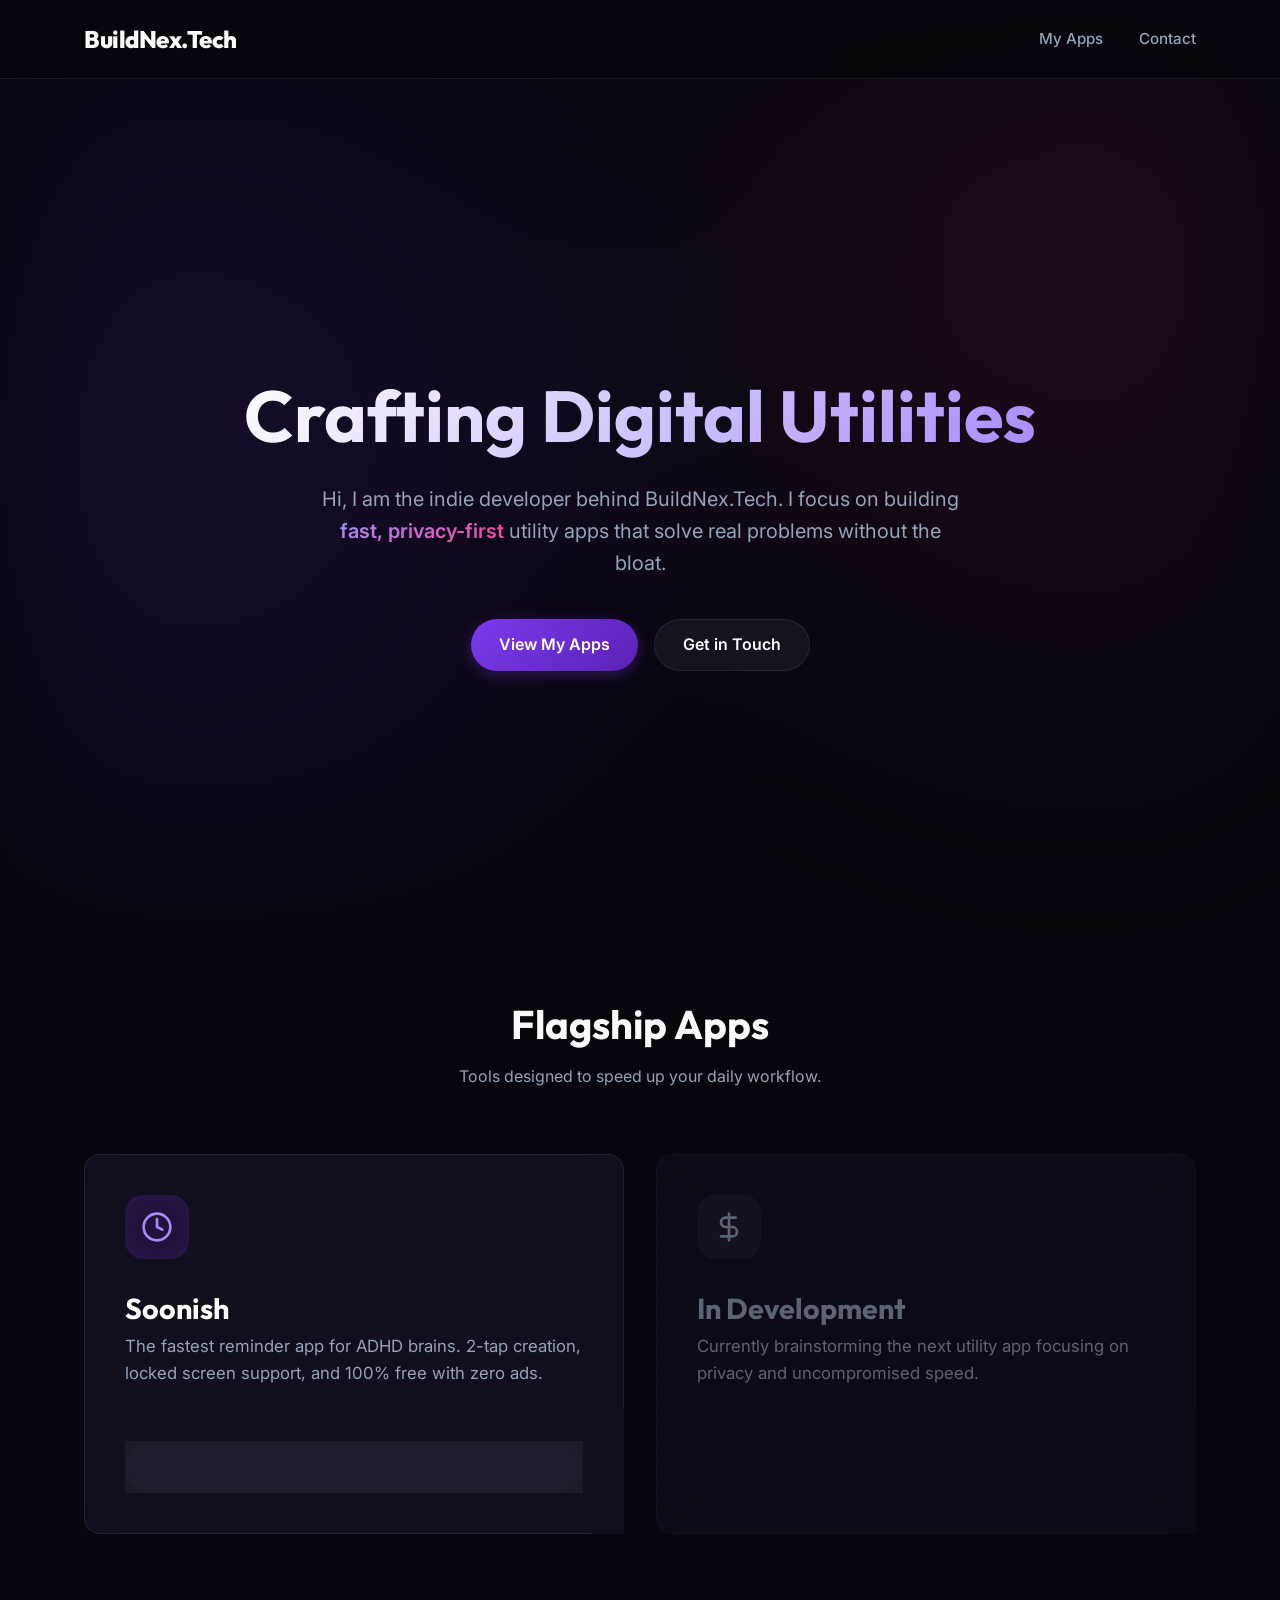
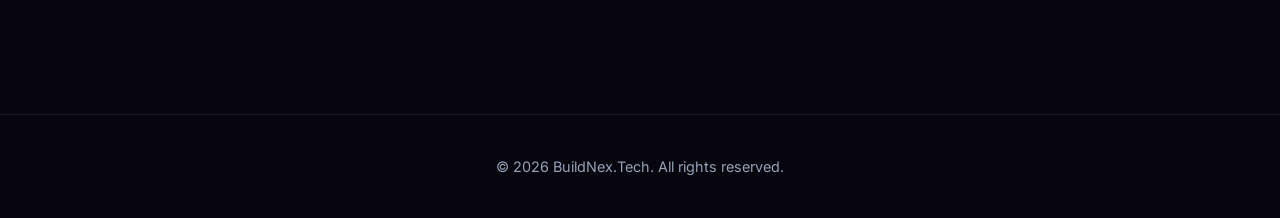
==== index.html @ b73bba76 "first commit" ====
<!DOCTYPE html>
<html lang="en">
<head>
    <meta charset="UTF-8">
    <meta name="viewport" content="width=device-width, initial-scale=1.0">
    <meta name="description" content="BuildNex.Tech - Fast, privacy-first utility apps.">
    <title>BuildNex.Tech | Indie Developer Studio</title>
    <link rel="stylesheet" href="styles.css">
</head>
<body>
    <div class="bg-gradient-spots"></div>
    
    <nav class="navbar">
        <div class="container flex justify-between items-center">
            <a href="index.html" class="logo">BuildNex.Tech</a>
            <div class="nav-links">
                <a href="#apps">My Apps</a>
                <a href="mailto:feedback@soonish.app">Contact</a>
            </div>
        </div>
    </nav>

    <section class="hero">
        <div class="container flex-col items-center" style="text-align: center;">
            <div class="reveal">
                <h1 class="font-display text-gradient" style="font-size: 4.5rem; margin-bottom: 1.5rem; margin-top: 4rem;">Crafting Digital Utilities</h1>
                <p style="margin: 0 auto 2.5rem; max-width: 650px;">
                    Hi, I am the indie developer behind BuildNex.Tech. I focus on building <span class="text-gradient-alt" style="font-weight: 600;">fast, privacy-first</span> utility apps that solve real problems without the bloat.
                </p>
                <div class="flex gap-4 justify-center">
                    <a href="#apps" class="btn btn-primary">View My Apps</a>
                    <a href="mailto:feedback@soonish.app" class="btn btn-secondary">Get in Touch</a>
                </div>
            </div>
        </div>
    </section>

    <section id="apps" class="section">
        <div class="container">
            <div class="reveal" style="text-align: center; margin-bottom: 4rem;">
                <h2 class="font-display" style="font-size: 2.5rem;">Flagship Apps</h2>
                <p style="color: var(--text-muted); margin-top: 1rem;">Tools designed to speed up your daily workflow.</p>
            </div>
            
            <div class="grid" style="display: grid; grid-template-columns: repeat(auto-fit, minmax(320px, 1fr)); gap: 2rem;">
                <!-- Soonish App Card -->
                <div class="card reveal delay-100 flex-col" style="min-height: 380px;">
                    <div style="background: rgba(124, 58, 237, 0.15); width: 64px; height: 64px; border-radius: 18px; margin-bottom: 2rem; display: flex; align-items: center; justify-content: center; box-shadow: inset 0 0 20px rgba(124, 58, 237, 0.1);">
                        <svg width="32" height="32" viewBox="0 0 24 24" fill="none" stroke="var(--primary-light)" stroke-width="2" stroke-linecap="round" stroke-linejoin="round"><circle cx="12" cy="12" r="10"></circle><polyline points="12 6 12 12 16 14"></polyline></svg>
                    </div>
                    <h3 style="font-size: 1.8rem; margin-bottom: 0.5rem; color: #fff;">Soonish</h3>
                    <p style="color: var(--text-muted); margin-bottom: 2rem; flex-grow: 1; font-size: 1.05rem;">The fastest reminder app for ADHD brains. 2-tap creation, locked screen support, and 100% free with zero ads.</p>
                    <a href="soonish.html" class="btn btn-secondary" style="width: 100%;">View Details &rarr;</a>
                </div>
                
                <!-- Future App Card -->
                <div class="card reveal delay-200 flex-col" style="opacity: 0.6; border-style: dashed; min-height: 380px;">
                    <div style="background: rgba(255, 255, 255, 0.05); width: 64px; height: 64px; border-radius: 18px; margin-bottom: 2rem; display: flex; align-items: center; justify-content: center;">
                        <svg width="32" height="32" viewBox="0 0 24 24" fill="none" stroke="var(--text-muted)" stroke-width="2" stroke-linecap="round" stroke-linejoin="round"><path d="M12 2v20M17 5H9.5a3.5 3.5 0 0 0 0 7h5a3.5 3.5 0 0 1 0 7H6"></path></svg>
                    </div>
                    <h3 style="font-size: 1.8rem; margin-bottom: 0.5rem; color: var(--text-muted);">In Development</h3>
                    <p style="color: var(--text-muted); margin-bottom: 2rem; flex-grow: 1; font-size: 1.05rem;">Currently brainstorming the next utility app focusing on privacy and uncompromised speed.</p>
                </div>
            </div>
        </div>
    </section>

    <footer>
        <div class="container">
            <p>&copy; 2026 BuildNex.Tech. All rights reserved.</p>
        </div>
    </footer>

    <script src="script.js"></script>
</body>
</html>
---- styles.css ----
@import url('https://fonts.googleapis.com/css2?family=Inter:wght@300;400;500;600&family=Outfit:wght@400;500;700;800&display=swap');

:root {
  --bg-color: #07050d;
  --surface-main: #130f1e;
  --surface-hover: #1e182e;
  --surface-card: rgba(25, 20, 40, 0.6);
  --primary: #7c3aed;
  --primary-light: #a78bfa;
  --secondary: #ec4899;
  --text-main: #f8fafc;
  --text-muted: #94a3b8;
  --border-color: rgba(255, 255, 255, 0.08);
  --border-glow: rgba(124, 58, 237, 0.3);
  
  --font-sans: 'Inter', sans-serif;
  --font-display: 'Outfit', sans-serif;
  
  --transition-fast: 0.2s ease;
  --transition-normal: 0.3s cubic-bezier(0.4, 0, 0.2, 1);
  --border-radius: 16px;
}

* {
  margin: 0;
  padding: 0;
  box-sizing: border-box;
}

html {
  scroll-behavior: smooth;
}

body {
  font-family: var(--font-sans);
  background-color: var(--bg-color);
  color: var(--text-main);
  line-height: 1.6;
  overflow-x: hidden;
  -webkit-font-smoothing: antialiased;
}

/* Background Gradients */
.bg-gradient-spots {
  position: fixed;
  top: 0;
  left: 0;
  width: 100vw;
  height: 100vh;
  z-index: -1;
  pointer-events: none;
  background: 
    radial-gradient(circle at 15% 50%, rgba(124, 58, 237, 0.15) 0%, transparent 50%),
    radial-gradient(circle at 85% 30%, rgba(236, 72, 153, 0.1) 0%, transparent 50%);
  filter: blur(80px);
}

/* Typography */
h1, h2, h3, h4, .font-display {
  font-family: var(--font-display);
  font-weight: 700;
  line-height: 1.2;
}

.text-gradient {
  background: linear-gradient(135deg, #fff 0%, #a78bfa 100%);
  -webkit-background-clip: text;
  -webkit-text-fill-color: transparent;
  background-clip: text;
}

.text-gradient-alt {
  background: linear-gradient(135deg, #a78bfa 0%, #ec4899 100%);
  -webkit-background-clip: text;
  -webkit-text-fill-color: transparent;
  background-clip: text;
}

/* Layout */
.container {
  width: 90%;
  max-width: 1200px;
  margin: 0 auto;
  padding: 0 20px;
}

.section {
  padding: 100px 0;
}

.flex { display: flex; }
.flex-col { display: flex; flex-direction: column; }
.items-center { align-items: center; }
.justify-center { justify-content: center; }
.justify-between { justify-content: space-between; }
.gap-4 { gap: 1rem; }
.gap-8 { gap: 2rem; }

/* Components */
.navbar {
  position: fixed;
  top: 0;
  width: 100%;
  padding: 20px 0;
  z-index: 1000;
  background: rgba(7, 5, 13, 0.8);
  backdrop-filter: blur(12px);
  border-bottom: 1px solid var(--border-color);
  transition: var(--transition-normal);
}

.navbar .logo {
  font-family: var(--font-display);
  font-weight: 800;
  font-size: 1.5rem;
  color: var(--text-main);
  text-decoration: none;
  letter-spacing: -0.5px;
}

.nav-links a {
  color: var(--text-muted);
  text-decoration: none;
  font-weight: 500;
  transition: var(--transition-fast);
  font-size: 0.95rem;
  margin-left: 2rem;
}

.nav-links a:hover {
  color: var(--text-main);
}

/* Buttons */
.btn {
  display: inline-flex;
  align-items: center;
  justify-content: center;
  padding: 12px 28px;
  border-radius: 999px;
  font-weight: 600;
  font-family: var(--font-sans);
  text-decoration: none;
  cursor: pointer;
  transition: var(--transition-normal);
  border: none;
  font-size: 1rem;
}

.btn-primary {
  background: linear-gradient(135deg, var(--primary) 0%, #5b21b6 100%);
  color: white;
  box-shadow: 0 4px 14px rgba(124, 58, 237, 0.3);
}

.btn-primary:hover {
  transform: translateY(-2px);
  box-shadow: 0 6px 20px rgba(124, 58, 237, 0.5);
  background: linear-gradient(135deg, #8b5cf6 0%, var(--primary) 100%);
}

.btn-secondary {
  background: rgba(255, 255, 255, 0.05);
  color: var(--text-main);
  border: 1px solid var(--border-color);
  backdrop-filter: blur(10px);
}

.btn-secondary:hover {
  background: rgba(255, 255, 255, 0.1);
  border-color: rgba(255, 255, 255, 0.2);
  transform: translateY(-2px);
}

/* Glass Cards */
.card {
  background: var(--surface-card);
  backdrop-filter: blur(20px);
  -webkit-backdrop-filter: blur(20px);
  border: 1px solid var(--border-color);
  border-radius: var(--border-radius);
  padding: 40px;
  transition: var(--transition-normal);
  position: relative;
  overflow: hidden;
}

.card::before {
  content: '';
  position: absolute;
  top: 0; left: 0; right: 0; height: 1px;
  background: linear-gradient(90deg, transparent, rgba(255,255,255,0.1), transparent);
  opacity: 0;
  transition: var(--transition-normal);
}

.card:hover {
  transform: translateY(-5px);
  border-color: var(--border-glow);
  box-shadow: 0 10px 40px -10px rgba(124, 58, 237, 0.2);
}

.card:hover::before {
  opacity: 1;
}

/* Animations Core */
.reveal {
  opacity: 0;
  transform: translateY(30px);
  transition: all 0.8s cubic-bezier(0.5, 0, 0, 1);
}

.reveal.active {
  opacity: 1;
  transform: translateY(0);
}

.delay-100 { transition-delay: 100ms; }
.delay-200 { transition-delay: 200ms; }
.delay-300 { transition-delay: 300ms; }

/* Base Hero Styles */
.hero {
  min-height: 100vh;
  display: flex;
  align-items: center;
  position: relative;
  padding-top: 80px;
}

.hero p {
  color: var(--text-muted);
  font-size: 1.25rem;
  max-width: 600px;
  margin: 1.5rem 0 2.5rem;
}

/* Footer */
footer {
  border-top: 1px solid var(--border-color);
  padding: 40px 0;
  text-align: center;
  color: var(--text-muted);
  font-size: 0.9rem;
  margin-top: 80px;
}

footer a {
  color: var(--primary-light);
  text-decoration: none;
  transition: var(--transition-fast);
}

footer a:hover {
  color: white;
  text-decoration: underline;
}

/* Responsive */
@media (max-width: 768px) {
  .section { padding: 60px 0; }
  .hero p { font-size: 1.1rem; }
  h1 { font-size: 2.5rem; }
  .card { padding: 24px; }
  
  .nav-links {
    display: none; /* simple mobile behavior fallback */
  }
}
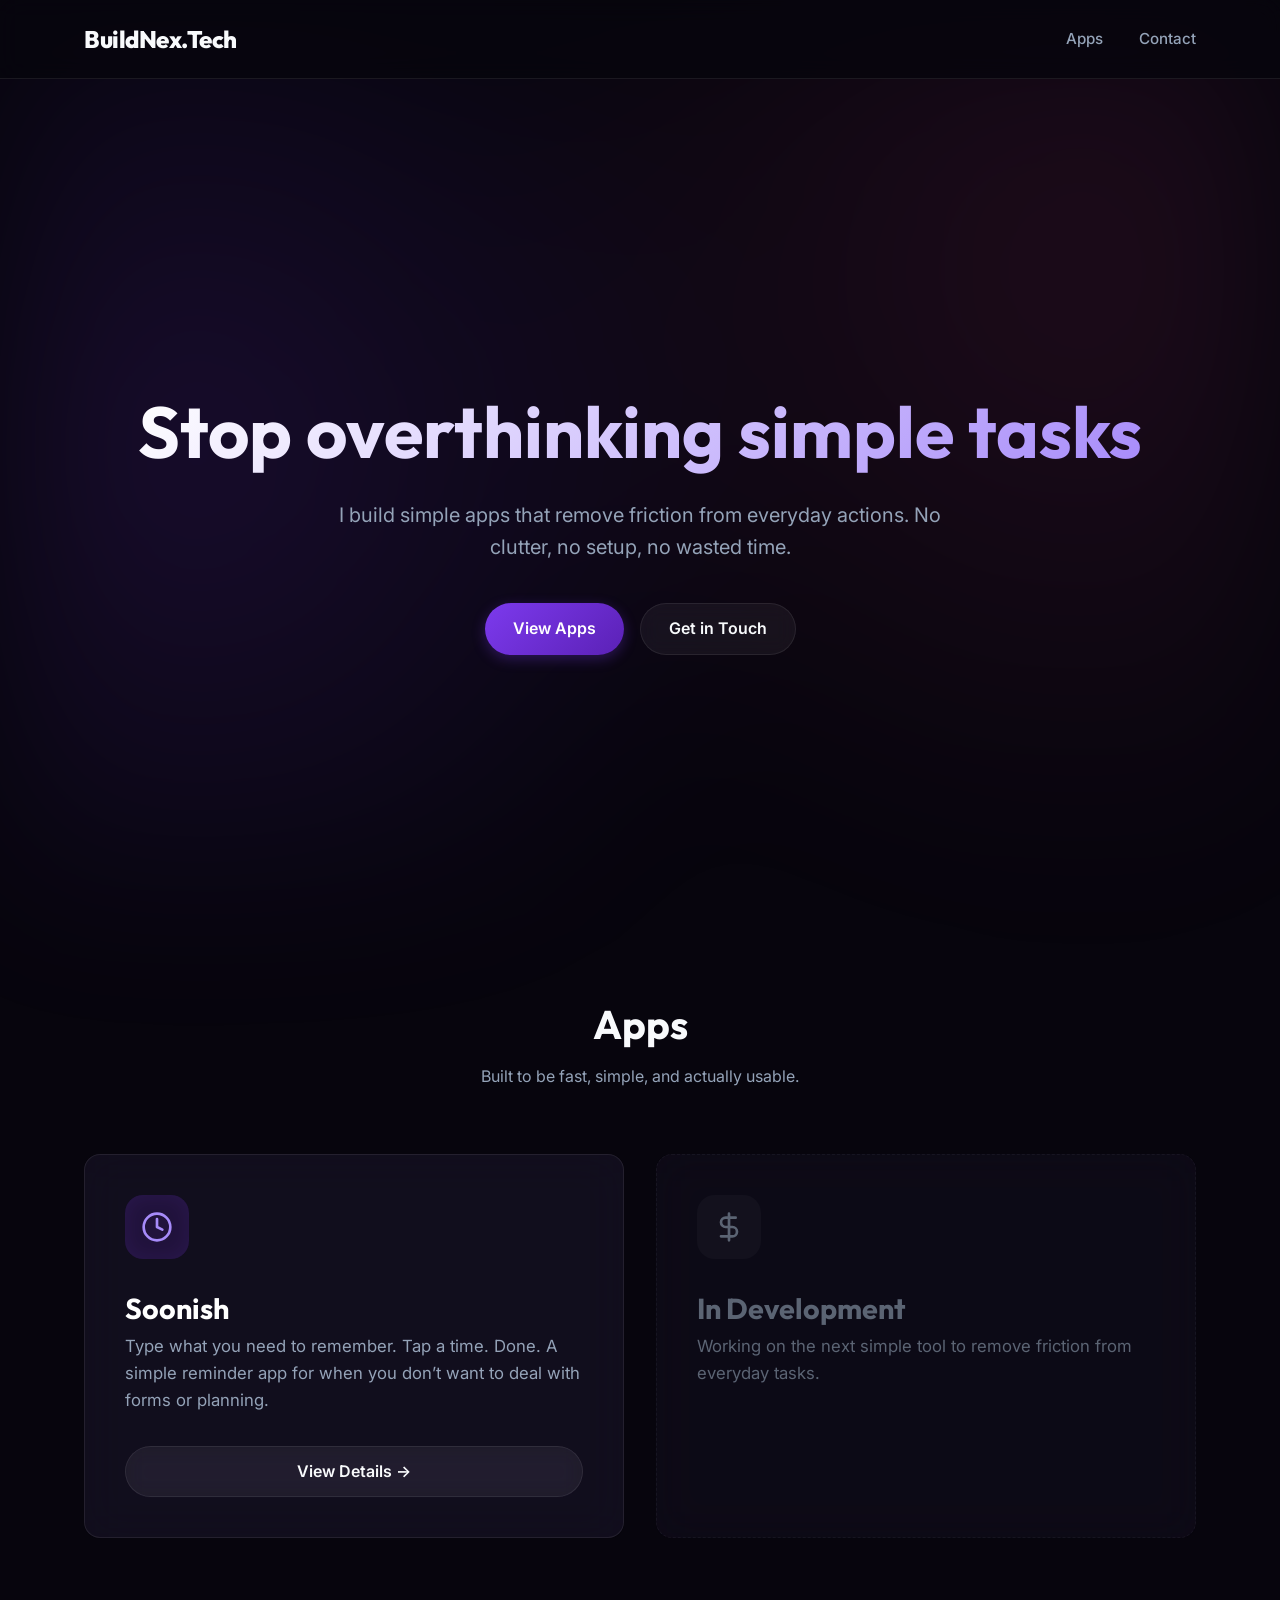
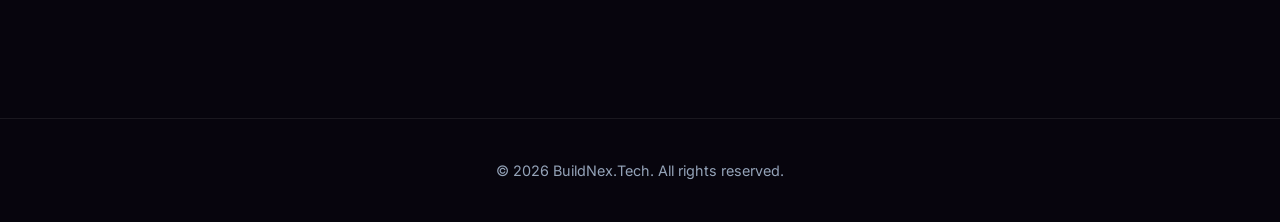
==== commit 441b8330: "rewrite" ====
--- a/index.html
+++ b/index.html
@@ -1,21 +1,23 @@
 <!DOCTYPE html>
 <html lang="en">
+
 <head>
     <meta charset="UTF-8">
     <meta name="viewport" content="width=device-width, initial-scale=1.0">
-    <meta name="description" content="BuildNex.Tech - Fast, privacy-first utility apps.">
-    <title>BuildNex.Tech | Indie Developer Studio</title>
+    <meta name="description" content="BuildNex.Tech - Simple, fast apps that remove friction from everyday tasks.">
+    <title>BuildNex.Tech | Simple Apps That Just Work</title>
     <link rel="stylesheet" href="styles.css">
 </head>
+
 <body>
     <div class="bg-gradient-spots"></div>
-    
+
     <nav class="navbar">
         <div class="container flex justify-between items-center">
             <a href="index.html" class="logo">BuildNex.Tech</a>
             <div class="nav-links">
-                <a href="#apps">My Apps</a>
-                <a href="mailto:feedback@soonish.app">Contact</a>
+                <a href="#apps">Apps</a>
+                <a href="mailto:info@buildnex.tech">Contact</a>
             </div>
         </div>
     </nav>
@@ -23,13 +25,17 @@
     <section class="hero">
         <div class="container flex-col items-center" style="text-align: center;">
             <div class="reveal">
-                <h1 class="font-display text-gradient" style="font-size: 4.5rem; margin-bottom: 1.5rem; margin-top: 4rem;">Crafting Digital Utilities</h1>
+                <h1 class="font-display text-gradient"
+                    style="font-size: 4.5rem; margin-bottom: 1.5rem; margin-top: 4rem;">
+                    Stop overthinking simple tasks
+                </h1>
                 <p style="margin: 0 auto 2.5rem; max-width: 650px;">
-                    Hi, I am the indie developer behind BuildNex.Tech. I focus on building <span class="text-gradient-alt" style="font-weight: 600;">fast, privacy-first</span> utility apps that solve real problems without the bloat.
+                    I build simple apps that remove friction from everyday actions.
+                    No clutter, no setup, no wasted time.
                 </p>
                 <div class="flex gap-4 justify-center">
-                    <a href="#apps" class="btn btn-primary">View My Apps</a>
-                    <a href="mailto:feedback@soonish.app" class="btn btn-secondary">Get in Touch</a>
+                    <a href="#apps" class="btn btn-primary">View Apps</a>
+                    <a href="mailto:info@buildnex.tech" class="btn btn-secondary">Get in Touch</a>
                 </div>
             </div>
         </div>
@@ -38,29 +44,60 @@
     <section id="apps" class="section">
         <div class="container">
             <div class="reveal" style="text-align: center; margin-bottom: 4rem;">
-                <h2 class="font-display" style="font-size: 2.5rem;">Flagship Apps</h2>
-                <p style="color: var(--text-muted); margin-top: 1rem;">Tools designed to speed up your daily workflow.</p>
+                <h2 class="font-display" style="font-size: 2.5rem;">Apps</h2>
+                <p style="color: var(--text-muted); margin-top: 1rem;">
+                    Built to be fast, simple, and actually usable.
+                </p>
             </div>
-            
-            <div class="grid" style="display: grid; grid-template-columns: repeat(auto-fit, minmax(320px, 1fr)); gap: 2rem;">
+
+            <div class="grid"
+                style="display: grid; grid-template-columns: repeat(auto-fit, minmax(320px, 1fr)); gap: 2rem;">
+
                 <!-- Soonish App Card -->
                 <div class="card reveal delay-100 flex-col" style="min-height: 380px;">
-                    <div style="background: rgba(124, 58, 237, 0.15); width: 64px; height: 64px; border-radius: 18px; margin-bottom: 2rem; display: flex; align-items: center; justify-content: center; box-shadow: inset 0 0 20px rgba(124, 58, 237, 0.1);">
-                        <svg width="32" height="32" viewBox="0 0 24 24" fill="none" stroke="var(--primary-light)" stroke-width="2" stroke-linecap="round" stroke-linejoin="round"><circle cx="12" cy="12" r="10"></circle><polyline points="12 6 12 12 16 14"></polyline></svg>
+                    <div
+                        style="background: rgba(124, 58, 237, 0.15); width: 64px; height: 64px; border-radius: 18px; margin-bottom: 2rem; display: flex; align-items: center; justify-content: center; box-shadow: inset 0 0 20px rgba(124, 58, 237, 0.1);">
+                        <svg width="32" height="32" viewBox="0 0 24 24" fill="none" stroke="var(--primary-light)"
+                            stroke-width="2" stroke-linecap="round" stroke-linejoin="round">
+                            <circle cx="12" cy="12" r="10"></circle>
+                            <polyline points="12 6 12 12 16 14"></polyline>
+                        </svg>
                     </div>
-                    <h3 style="font-size: 1.8rem; margin-bottom: 0.5rem; color: #fff;">Soonish</h3>
-                    <p style="color: var(--text-muted); margin-bottom: 2rem; flex-grow: 1; font-size: 1.05rem;">The fastest reminder app for ADHD brains. 2-tap creation, locked screen support, and 100% free with zero ads.</p>
-                    <a href="soonish.html" class="btn btn-secondary" style="width: 100%;">View Details &rarr;</a>
+
+                    <h3 style="font-size: 1.8rem; margin-bottom: 0.5rem; color: #fff;">
+                        Soonish
+                    </h3>
+
+                    <p style="color: var(--text-muted); margin-bottom: 2rem; flex-grow: 1; font-size: 1.05rem;">
+                        Type what you need to remember. Tap a time. Done.
+                        A simple reminder app for when you don’t want to deal with forms or planning.
+                    </p>
+
+                    <a href="soonish.html" class="btn btn-secondary" style="width: 100%;">
+                        View Details →
+                    </a>
                 </div>
-                
+
                 <!-- Future App Card -->
-                <div class="card reveal delay-200 flex-col" style="opacity: 0.6; border-style: dashed; min-height: 380px;">
-                    <div style="background: rgba(255, 255, 255, 0.05); width: 64px; height: 64px; border-radius: 18px; margin-bottom: 2rem; display: flex; align-items: center; justify-content: center;">
-                        <svg width="32" height="32" viewBox="0 0 24 24" fill="none" stroke="var(--text-muted)" stroke-width="2" stroke-linecap="round" stroke-linejoin="round"><path d="M12 2v20M17 5H9.5a3.5 3.5 0 0 0 0 7h5a3.5 3.5 0 0 1 0 7H6"></path></svg>
+                <div class="card reveal delay-200 flex-col"
+                    style="opacity: 0.6; border-style: dashed; min-height: 380px;">
+                    <div
+                        style="background: rgba(255, 255, 255, 0.05); width: 64px; height: 64px; border-radius: 18px; margin-bottom: 2rem; display: flex; align-items: center; justify-content: center;">
+                        <svg width="32" height="32" viewBox="0 0 24 24" fill="none" stroke="var(--text-muted)"
+                            stroke-width="2" stroke-linecap="round" stroke-linejoin="round">
+                            <path d="M12 2v20M17 5H9.5a3.5 3.5 0 0 0 0 7h5a3.5 3.5 0 0 1 0 7H6"></path>
+                        </svg>
                     </div>
-                    <h3 style="font-size: 1.8rem; margin-bottom: 0.5rem; color: var(--text-muted);">In Development</h3>
-                    <p style="color: var(--text-muted); margin-bottom: 2rem; flex-grow: 1; font-size: 1.05rem;">Currently brainstorming the next utility app focusing on privacy and uncompromised speed.</p>
+
+                    <h3 style="font-size: 1.8rem; margin-bottom: 0.5rem; color: var(--text-muted);">
+                        In Development
+                    </h3>
+
+                    <p style="color: var(--text-muted); margin-bottom: 2rem; flex-grow: 1; font-size: 1.05rem;">
+                        Working on the next simple tool to remove friction from everyday tasks.
+                    </p>
                 </div>
+
             </div>
         </div>
     </section>
@@ -73,4 +110,5 @@
 
     <script src="script.js"></script>
 </body>
-</html>
+
+</html>
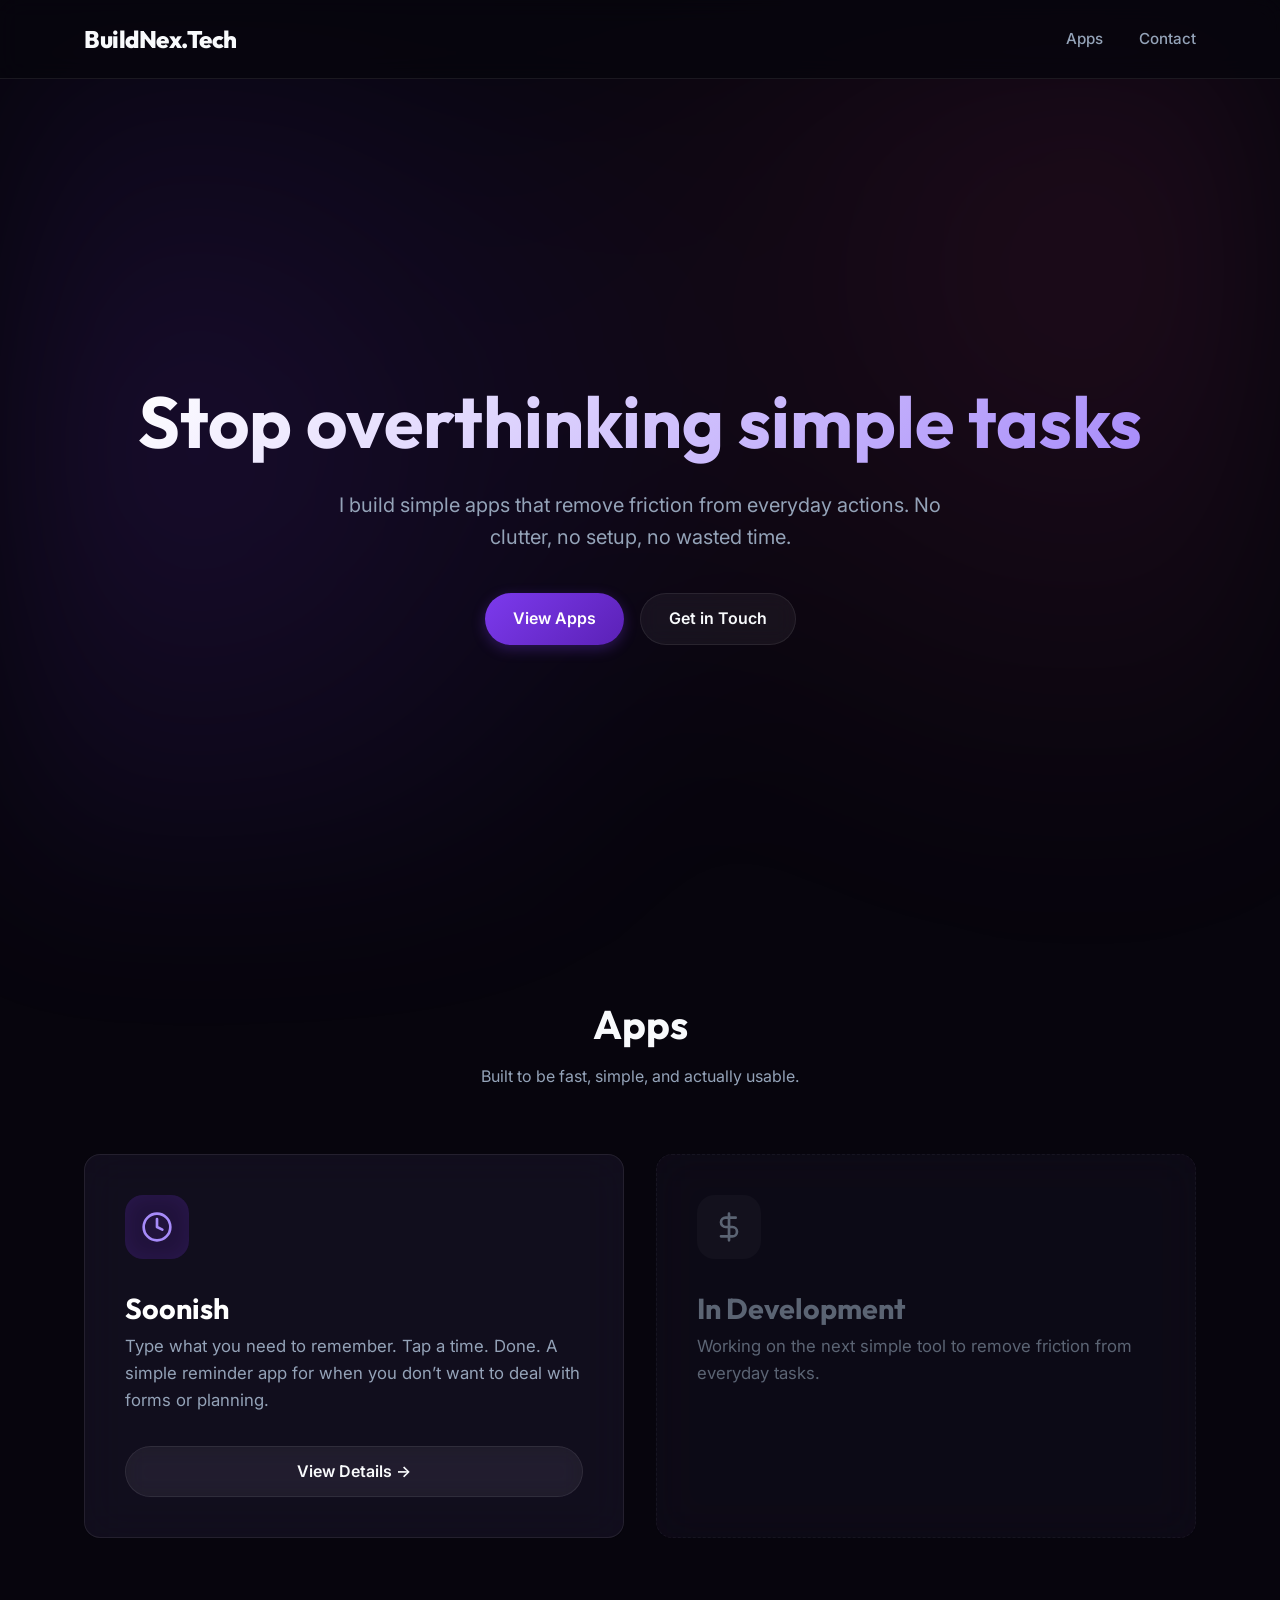
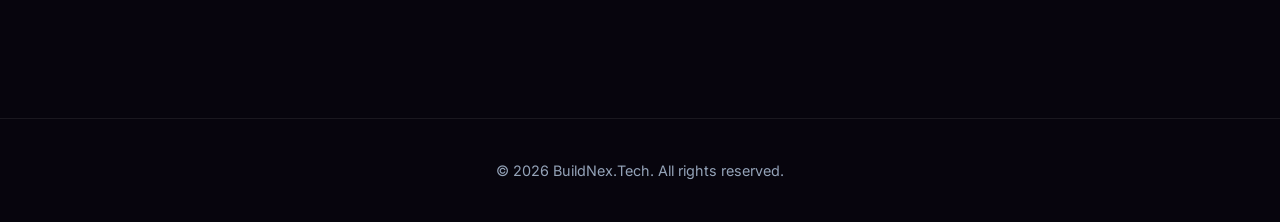
==== commit b6136315: "responsiveness" ====
--- a/index.html
+++ b/index.html
@@ -14,7 +14,7 @@
 
     <nav class="navbar">
         <div class="container flex justify-between items-center">
-            <a href="index.html" class="logo">BuildNex.Tech</a>
+            <a href="/" class="logo">BuildNex.Tech</a>
             <div class="nav-links">
                 <a href="#apps">Apps</a>
                 <a href="mailto:info@buildnex.tech">Contact</a>
--- a/styles.css
+++ b/styles.css
@@ -12,10 +12,10 @@
   --text-muted: #94a3b8;
   --border-color: rgba(255, 255, 255, 0.08);
   --border-glow: rgba(124, 58, 237, 0.3);
-  
+
   --font-sans: 'Inter', sans-serif;
   --font-display: 'Outfit', sans-serif;
-  
+
   --transition-fast: 0.2s ease;
   --transition-normal: 0.3s cubic-bezier(0.4, 0, 0.2, 1);
   --border-radius: 16px;
@@ -49,14 +49,18 @@
   height: 100vh;
   z-index: -1;
   pointer-events: none;
-  background: 
+  background:
     radial-gradient(circle at 15% 50%, rgba(124, 58, 237, 0.15) 0%, transparent 50%),
     radial-gradient(circle at 85% 30%, rgba(236, 72, 153, 0.1) 0%, transparent 50%);
   filter: blur(80px);
 }
 
 /* Typography */
-h1, h2, h3, h4, .font-display {
+h1,
+h2,
+h3,
+h4,
+.font-display {
   font-family: var(--font-display);
   font-weight: 700;
   line-height: 1.2;
@@ -88,13 +92,34 @@
   padding: 100px 0;
 }
 
-.flex { display: flex; }
-.flex-col { display: flex; flex-direction: column; }
-.items-center { align-items: center; }
-.justify-center { justify-content: center; }
-.justify-between { justify-content: space-between; }
-.gap-4 { gap: 1rem; }
-.gap-8 { gap: 2rem; }
+.flex {
+  display: flex;
+}
+
+.flex-col {
+  display: flex;
+  flex-direction: column;
+}
+
+.items-center {
+  align-items: center;
+}
+
+.justify-center {
+  justify-content: center;
+}
+
+.justify-between {
+  justify-content: space-between;
+}
+
+.gap-4 {
+  gap: 1rem;
+}
+
+.gap-8 {
+  gap: 2rem;
+}
 
 /* Components */
 .navbar {
@@ -188,8 +213,11 @@
 .card::before {
   content: '';
   position: absolute;
-  top: 0; left: 0; right: 0; height: 1px;
-  background: linear-gradient(90deg, transparent, rgba(255,255,255,0.1), transparent);
+  top: 0;
+  left: 0;
+  right: 0;
+  height: 1px;
+  background: linear-gradient(90deg, transparent, rgba(255, 255, 255, 0.1), transparent);
   opacity: 0;
   transition: var(--transition-normal);
 }
@@ -216,9 +244,17 @@
   transform: translateY(0);
 }
 
-.delay-100 { transition-delay: 100ms; }
-.delay-200 { transition-delay: 200ms; }
-.delay-300 { transition-delay: 300ms; }
+.delay-100 {
+  transition-delay: 100ms;
+}
+
+.delay-200 {
+  transition-delay: 200ms;
+}
+
+.delay-300 {
+  transition-delay: 300ms;
+}
 
 /* Base Hero Styles */
 .hero {
@@ -259,12 +295,132 @@
 
 /* Responsive */
 @media (max-width: 768px) {
-  .section { padding: 60px 0; }
-  .hero p { font-size: 1.1rem; }
-  h1 { font-size: 2.5rem; }
-  .card { padding: 24px; }
-  
+  .section {
+    padding: 60px 0;
+  }
+
+  .hero p {
+    font-size: 1.1rem;
+  }
+
+  h1 {
+    font-size: 2.5rem;
+  }
+
+  .card {
+    padding: 24px;
+  }
+
   .nav-links {
-    display: none; /* simple mobile behavior fallback */
-  }
-}
+    display: none;
+    /* simple mobile behavior fallback */
+  }
+}
+
+/* =========================
+   Improved Responsiveness
+========================= */
+
+/* Better scaling for headings */
+h1 {
+  font-size: clamp(2rem, 5vw, 4.5rem);
+}
+
+h2 {
+  font-size: clamp(1.6rem, 3.5vw, 2.5rem);
+}
+
+/* Hero spacing fix */
+.hero {
+  padding: 120px 0 60px;
+}
+
+.hero p {
+  font-size: clamp(1rem, 2.5vw, 1.25rem);
+  padding: 0 10px;
+}
+
+/* Buttons stack nicely on small screens */
+@media (max-width: 768px) {
+  .flex.gap-4 {
+    flex-direction: column;
+    width: 100%;
+  }
+
+  .btn {
+    width: 100%;
+  }
+}
+
+/* Grid improvements */
+.grid {
+  width: 100%;
+}
+
+@media (max-width: 768px) {
+  .grid {
+    grid-template-columns: 1fr !important;
+  }
+}
+
+/* Card spacing adjustments */
+@media (max-width: 768px) {
+  .card {
+    padding: 20px;
+  }
+}
+
+/* Demo section responsiveness */
+.demo-placeholder {
+  height: 500px;
+}
+
+@media (max-width: 768px) {
+  .demo-placeholder {
+    height: 300px;
+    border-radius: 16px;
+  }
+}
+
+/* Feature grid tighter on mobile */
+.feature-grid {
+  gap: 2rem;
+}
+
+@media (max-width: 768px) {
+  .feature-grid {
+    grid-template-columns: 1fr;
+    gap: 1.5rem;
+  }
+}
+
+/* Navbar spacing fix */
+@media (max-width: 768px) {
+  .navbar {
+    padding: 16px 0;
+  }
+
+  .navbar .logo {
+    font-size: 1.2rem;
+  }
+}
+
+/* Section spacing */
+@media (max-width: 768px) {
+  .section {
+    padding: 60px 0;
+  }
+}
+
+/* Footer spacing */
+@media (max-width: 768px) {
+  footer {
+    padding: 30px 0;
+    font-size: 0.8rem;
+  }
+}
+
+/* Prevent overflow issues */
+body {
+  overflow-x: hidden;
+}
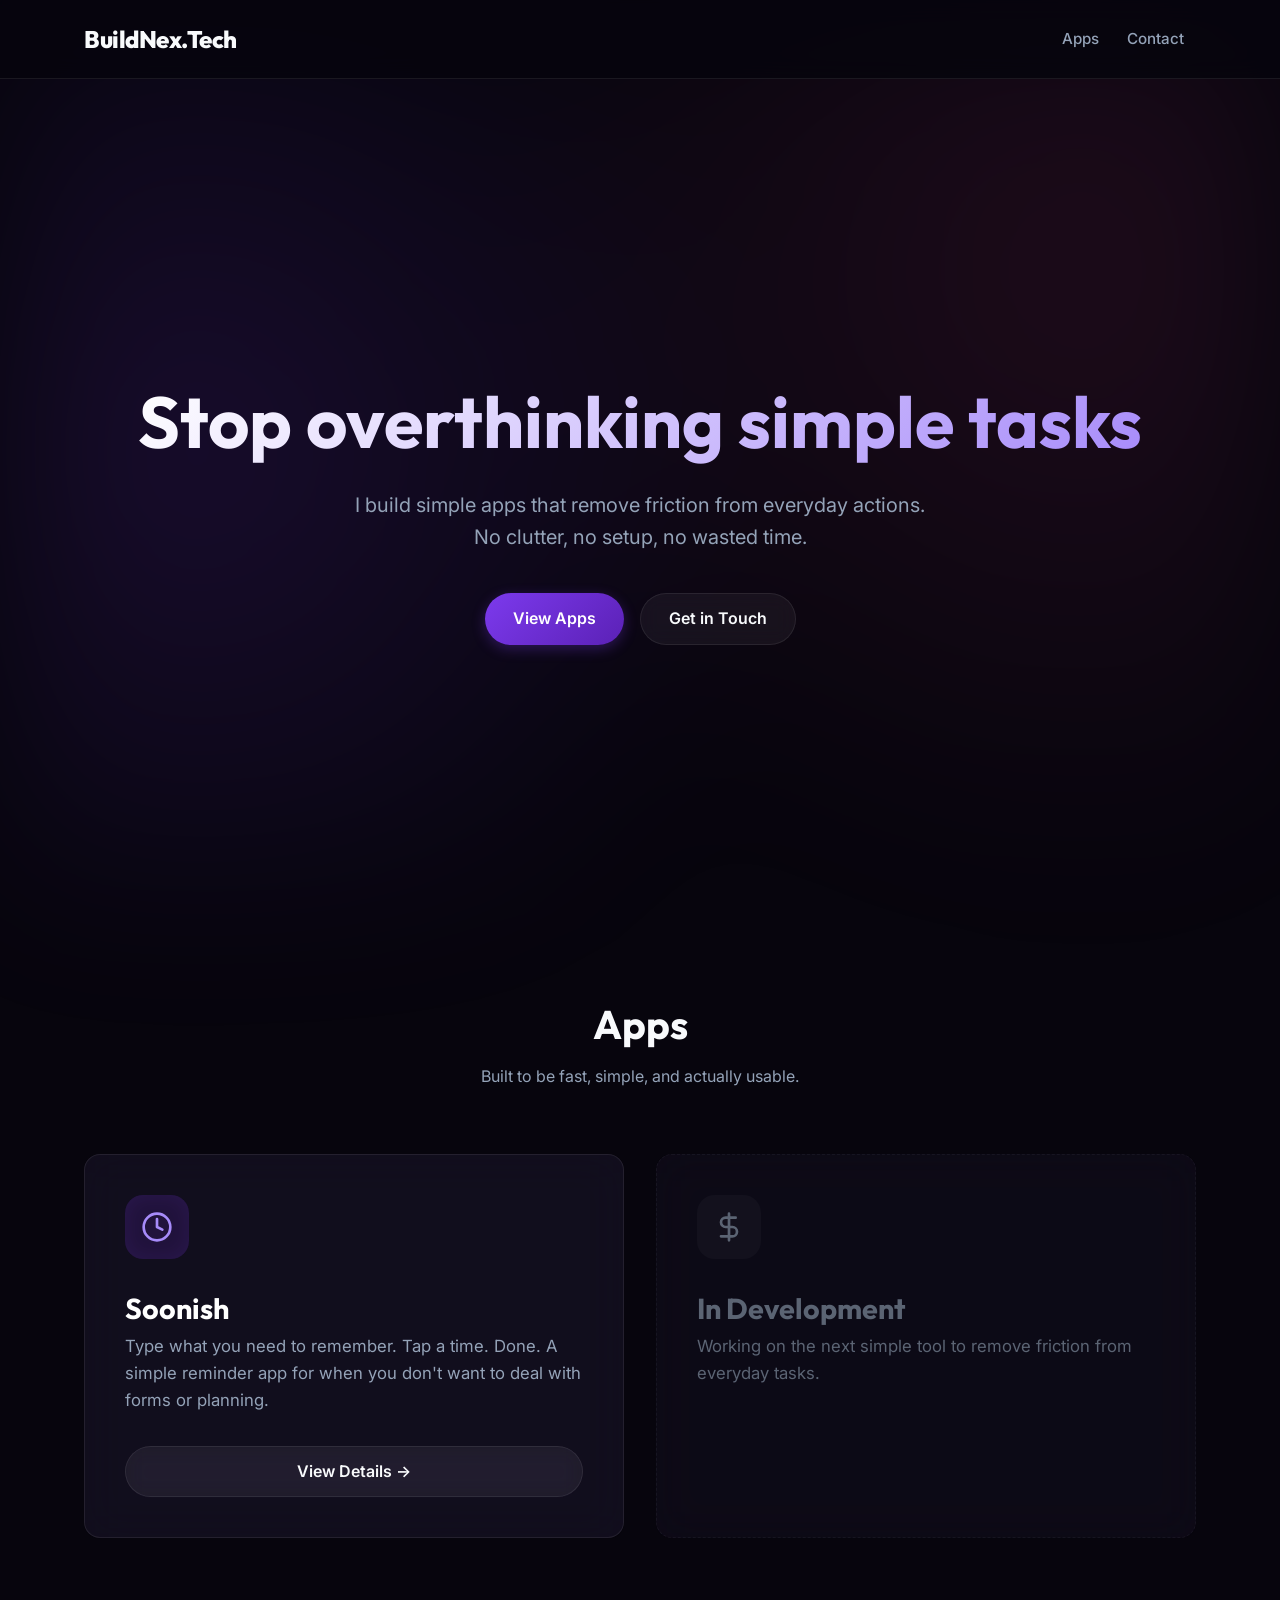
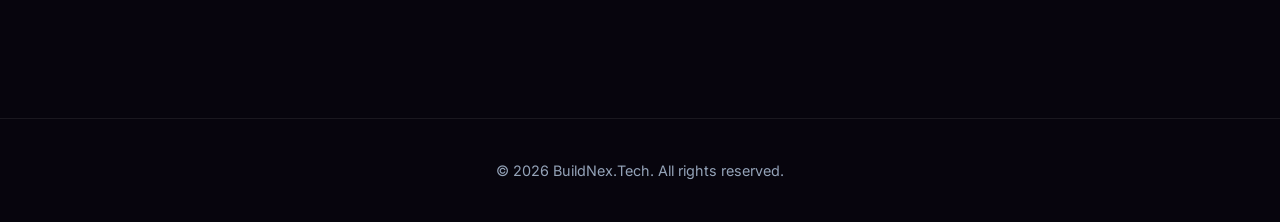
==== commit 0ace6fb3: "refactor: modernize Soonish landing page with fluid typography, responsive layout improvements, and " ====
--- a/index.html
+++ b/index.html
@@ -13,8 +13,14 @@
     <div class="bg-gradient-spots"></div>
 
     <nav class="navbar">
-        <div class="container flex justify-between items-center">
+        <div class="container">
             <a href="/" class="logo">BuildNex.Tech</a>
+            <!-- Hamburger button (mobile only) -->
+            <button class="nav-toggle" aria-label="Toggle navigation" aria-expanded="false">
+                <span></span>
+                <span></span>
+                <span></span>
+            </button>
             <div class="nav-links">
                 <a href="#apps">Apps</a>
                 <a href="mailto:info@buildnex.tech">Contact</a>
@@ -25,11 +31,10 @@
     <section class="hero">
         <div class="container flex-col items-center" style="text-align: center;">
             <div class="reveal">
-                <h1 class="font-display text-gradient"
-                    style="font-size: 4.5rem; margin-bottom: 1.5rem; margin-top: 4rem;">
+                <h1 class="font-display text-gradient" style="margin-bottom: 1.5rem; margin-top: 4rem;">
                     Stop overthinking simple tasks
                 </h1>
-                <p style="margin: 0 auto 2.5rem; max-width: 650px;">
+                <p>
                     I build simple apps that remove friction from everyday actions.
                     No clutter, no setup, no wasted time.
                 </p>
@@ -44,19 +49,17 @@
     <section id="apps" class="section">
         <div class="container">
             <div class="reveal" style="text-align: center; margin-bottom: 4rem;">
-                <h2 class="font-display" style="font-size: 2.5rem;">Apps</h2>
+                <h2 class="font-display">Apps</h2>
                 <p style="color: var(--text-muted); margin-top: 1rem;">
                     Built to be fast, simple, and actually usable.
                 </p>
             </div>
 
-            <div class="grid"
-                style="display: grid; grid-template-columns: repeat(auto-fit, minmax(320px, 1fr)); gap: 2rem;">
+            <div style="display: grid; grid-template-columns: repeat(auto-fit, minmax(300px, 1fr)); gap: 2rem;">
 
                 <!-- Soonish App Card -->
                 <div class="card reveal delay-100 flex-col" style="min-height: 380px;">
-                    <div
-                        style="background: rgba(124, 58, 237, 0.15); width: 64px; height: 64px; border-radius: 18px; margin-bottom: 2rem; display: flex; align-items: center; justify-content: center; box-shadow: inset 0 0 20px rgba(124, 58, 237, 0.1);">
+                    <div style="background: rgba(124, 58, 237, 0.15); width: 64px; height: 64px; border-radius: 18px; margin-bottom: 2rem; display: flex; align-items: center; justify-content: center; box-shadow: inset 0 0 20px rgba(124, 58, 237, 0.1);">
                         <svg width="32" height="32" viewBox="0 0 24 24" fill="none" stroke="var(--primary-light)"
                             stroke-width="2" stroke-linecap="round" stroke-linejoin="round">
                             <circle cx="12" cy="12" r="10"></circle>
@@ -64,13 +67,11 @@
                         </svg>
                     </div>
 
-                    <h3 style="font-size: 1.8rem; margin-bottom: 0.5rem; color: #fff;">
-                        Soonish
-                    </h3>
+                    <h3 style="margin-bottom: 0.5rem; color: #fff;">Soonish</h3>
 
                     <p style="color: var(--text-muted); margin-bottom: 2rem; flex-grow: 1; font-size: 1.05rem;">
                         Type what you need to remember. Tap a time. Done.
-                        A simple reminder app for when you don’t want to deal with forms or planning.
+                        A simple reminder app for when you don't want to deal with forms or planning.
                     </p>
 
                     <a href="soonish.html" class="btn btn-secondary" style="width: 100%;">
@@ -81,17 +82,14 @@
                 <!-- Future App Card -->
                 <div class="card reveal delay-200 flex-col"
                     style="opacity: 0.6; border-style: dashed; min-height: 380px;">
-                    <div
-                        style="background: rgba(255, 255, 255, 0.05); width: 64px; height: 64px; border-radius: 18px; margin-bottom: 2rem; display: flex; align-items: center; justify-content: center;">
+                    <div style="background: rgba(255, 255, 255, 0.05); width: 64px; height: 64px; border-radius: 18px; margin-bottom: 2rem; display: flex; align-items: center; justify-content: center;">
                         <svg width="32" height="32" viewBox="0 0 24 24" fill="none" stroke="var(--text-muted)"
                             stroke-width="2" stroke-linecap="round" stroke-linejoin="round">
                             <path d="M12 2v20M17 5H9.5a3.5 3.5 0 0 0 0 7h5a3.5 3.5 0 0 1 0 7H6"></path>
                         </svg>
                     </div>
 
-                    <h3 style="font-size: 1.8rem; margin-bottom: 0.5rem; color: var(--text-muted);">
-                        In Development
-                    </h3>
+                    <h3 style="margin-bottom: 0.5rem; color: var(--text-muted);">In Development</h3>
 
                     <p style="color: var(--text-muted); margin-bottom: 2rem; flex-grow: 1; font-size: 1.05rem;">
                         Working on the next simple tool to remove friction from everyday tasks.
@@ -111,4 +109,4 @@
     <script src="script.js"></script>
 </body>
 
-</html>+</html>
--- a/styles.css
+++ b/styles.css
@@ -21,7 +21,10 @@
   --border-radius: 16px;
 }
 
-* {
+/* ========================
+   Reset & Base
+======================== */
+*, *::before, *::after {
   margin: 0;
   padding: 0;
   box-sizing: border-box;
@@ -29,6 +32,8 @@
 
 html {
   scroll-behavior: smooth;
+  /* Prevent font size inflation on mobile */
+  -webkit-text-size-adjust: 100%;
 }
 
 body {
@@ -40,7 +45,9 @@
   -webkit-font-smoothing: antialiased;
 }
 
-/* Background Gradients */
+/* ========================
+   Background Gradient
+======================== */
 .bg-gradient-spots {
   position: fixed;
   top: 0;
@@ -55,16 +62,20 @@
   filter: blur(80px);
 }
 
-/* Typography */
-h1,
-h2,
-h3,
-h4,
+/* ========================
+   Typography
+======================== */
+h1, h2, h3, h4,
 .font-display {
   font-family: var(--font-display);
   font-weight: 700;
   line-height: 1.2;
 }
+
+/* Fluid type scale — no duplicate overrides needed later */
+h1 { font-size: clamp(2.2rem, 6vw, 4.5rem); }
+h2 { font-size: clamp(1.6rem, 3.5vw, 2.5rem); }
+h3 { font-size: clamp(1.2rem, 2.5vw, 1.8rem); }
 
 .text-gradient {
   background: linear-gradient(135deg, #fff 0%, #a78bfa 100%);
@@ -80,7 +91,9 @@
   background-clip: text;
 }
 
-/* Layout */
+/* ========================
+   Layout Utilities
+======================== */
 .container {
   width: 90%;
   max-width: 1200px;
@@ -92,55 +105,51 @@
   padding: 100px 0;
 }
 
-.flex {
-  display: flex;
-}
-
-.flex-col {
-  display: flex;
-  flex-direction: column;
-}
-
-.items-center {
-  align-items: center;
-}
-
-.justify-center {
-  justify-content: center;
-}
-
-.justify-between {
-  justify-content: space-between;
-}
-
-.gap-4 {
-  gap: 1rem;
-}
-
-.gap-8 {
-  gap: 2rem;
-}
-
-/* Components */
+.flex        { display: flex; }
+.flex-col    { display: flex; flex-direction: column; }
+.items-center   { align-items: center; }
+.justify-center { justify-content: center; }
+.justify-between { justify-content: space-between; }
+.gap-4  { gap: 1rem; }
+.gap-8  { gap: 2rem; }
+
+/* ========================
+   Navbar
+======================== */
 .navbar {
   position: fixed;
   top: 0;
   width: 100%;
   padding: 20px 0;
   z-index: 1000;
-  background: rgba(7, 5, 13, 0.8);
+  background: rgba(7, 5, 13, 0.85);
   backdrop-filter: blur(12px);
+  -webkit-backdrop-filter: blur(12px);
   border-bottom: 1px solid var(--border-color);
   transition: var(--transition-normal);
+}
+
+.navbar .container {
+  display: flex;
+  align-items: center;
+  justify-content: space-between;
 }
 
 .navbar .logo {
   font-family: var(--font-display);
   font-weight: 800;
-  font-size: 1.5rem;
+  font-size: clamp(1.1rem, 3vw, 1.5rem);
   color: var(--text-main);
   text-decoration: none;
   letter-spacing: -0.5px;
+  /* Prevent logo being squashed by nav links */
+  flex-shrink: 0;
+}
+
+.nav-links {
+  display: flex;
+  align-items: center;
+  gap: 0.25rem;
 }
 
 .nav-links a {
@@ -149,14 +158,52 @@
   font-weight: 500;
   transition: var(--transition-fast);
   font-size: 0.95rem;
-  margin-left: 2rem;
+  padding: 0.4rem 0.75rem;
+  border-radius: 8px;
 }
 
 .nav-links a:hover {
   color: var(--text-main);
-}
-
-/* Buttons */
+  background: rgba(255,255,255,0.05);
+}
+
+/* Hamburger — hidden by default */
+.nav-toggle {
+  display: none;
+  flex-direction: column;
+  gap: 5px;
+  background: none;
+  border: none;
+  cursor: pointer;
+  padding: 4px;
+  /* Ensure it doesn't inherit text color weirdness */
+  color: var(--text-main);
+}
+
+.nav-toggle span {
+  display: block;
+  width: 22px;
+  height: 2px;
+  background: var(--text-main);
+  border-radius: 2px;
+  transition: var(--transition-normal);
+}
+
+/* Animated hamburger when open */
+.nav-toggle.open span:nth-child(1) {
+  transform: translateY(7px) rotate(45deg);
+}
+.nav-toggle.open span:nth-child(2) {
+  opacity: 0;
+  transform: scaleX(0);
+}
+.nav-toggle.open span:nth-child(3) {
+  transform: translateY(-7px) rotate(-45deg);
+}
+
+/* ========================
+   Buttons
+======================== */
 .btn {
   display: inline-flex;
   align-items: center;
@@ -170,6 +217,9 @@
   transition: var(--transition-normal);
   border: none;
   font-size: 1rem;
+  /* Prevent tiny tap targets on mobile */
+  min-height: 48px;
+  white-space: nowrap;
 }
 
 .btn-primary {
@@ -189,6 +239,7 @@
   color: var(--text-main);
   border: 1px solid var(--border-color);
   backdrop-filter: blur(10px);
+  -webkit-backdrop-filter: blur(10px);
 }
 
 .btn-secondary:hover {
@@ -197,7 +248,9 @@
   transform: translateY(-2px);
 }
 
-/* Glass Cards */
+/* ========================
+   Glass Cards
+======================== */
 .card {
   background: var(--surface-card);
   backdrop-filter: blur(20px);
@@ -232,11 +285,14 @@
   opacity: 1;
 }
 
-/* Animations Core */
+/* ========================
+   Scroll Reveal Animations
+======================== */
 .reveal {
   opacity: 0;
   transform: translateY(30px);
-  transition: all 0.8s cubic-bezier(0.5, 0, 0, 1);
+  transition: opacity 0.8s cubic-bezier(0.5, 0, 0, 1),
+              transform 0.8s cubic-bezier(0.5, 0, 0, 1);
 }
 
 .reveal.active {
@@ -244,35 +300,80 @@
   transform: translateY(0);
 }
 
-.delay-100 {
-  transition-delay: 100ms;
-}
-
-.delay-200 {
-  transition-delay: 200ms;
-}
-
-.delay-300 {
-  transition-delay: 300ms;
-}
-
-/* Base Hero Styles */
+.delay-100 { transition-delay: 100ms; }
+.delay-150 { transition-delay: 150ms; }
+.delay-200 { transition-delay: 200ms; }
+.delay-300 { transition-delay: 300ms; }
+.delay-400 { transition-delay: 400ms; }
+.delay-500 { transition-delay: 500ms; }
+
+/* ========================
+   Hero
+======================== */
 .hero {
   min-height: 100vh;
   display: flex;
   align-items: center;
   position: relative;
-  padding-top: 80px;
+  /* Room for fixed navbar */
+  padding: 120px 0 60px;
 }
 
 .hero p {
   color: var(--text-muted);
-  font-size: 1.25rem;
+  font-size: clamp(1rem, 2.5vw, 1.25rem);
   max-width: 600px;
-  margin: 1.5rem 0 2.5rem;
-}
-
-/* Footer */
+  margin: 1.5rem auto 2.5rem;
+}
+
+/* ========================
+   Demo Placeholder (Soonish)
+======================== */
+.demo-placeholder {
+  width: 100%;
+  height: clamp(280px, 40vw, 500px);
+  background: linear-gradient(145deg, rgba(25, 20, 40, 0.8), rgba(12, 10, 20, 0.6));
+  border-radius: 24px;
+  border: 1px solid var(--border-color);
+  display: flex;
+  align-items: center;
+  justify-content: center;
+  box-shadow: 0 20px 40px rgba(0, 0, 0, 0.4);
+  margin: 4rem auto;
+  position: relative;
+  overflow: hidden;
+}
+
+.demo-placeholder::after {
+  content: '';
+  position: absolute;
+  inset: 0;
+  background: radial-gradient(circle at center, rgba(124, 58, 237, 0.15) 0%, transparent 60%);
+}
+
+.demo-text {
+  color: var(--text-muted);
+  font-size: 1.2rem;
+  display: flex;
+  flex-direction: column;
+  align-items: center;
+  gap: 1rem;
+  z-index: 1;
+}
+
+/* ========================
+   Feature Grid (Soonish)
+======================== */
+.feature-grid {
+  display: grid;
+  grid-template-columns: repeat(auto-fit, minmax(240px, 1fr));
+  gap: 2rem;
+  margin-top: 3rem;
+}
+
+/* ========================
+   Footer
+======================== */
 footer {
   border-top: 1px solid var(--border-color);
   padding: 40px 0;
@@ -293,134 +394,128 @@
   text-decoration: underline;
 }
 
-/* Responsive */
+/* ========================
+   Privacy Content
+======================== */
+.privacy-content {
+  max-width: 800px;
+  margin: 0 auto;
+  color: var(--text-muted);
+}
+
+.privacy-content h2 {
+  color: #fff;
+  margin: 2rem 0 1rem;
+}
+
+.privacy-content p {
+  margin-bottom: 1rem;
+}
+
+.privacy-content ul {
+  margin-left: 1.5rem;
+  margin-bottom: 1.5rem;
+}
+
+/* ========================
+   RESPONSIVE — Mobile
+======================== */
 @media (max-width: 768px) {
+
+  /* Navbar: show hamburger, collapse links */
+  .nav-toggle {
+    display: flex;
+  }
+
+  .nav-links {
+    display: none;
+    position: absolute;
+    top: 100%;
+    left: 0;
+    right: 0;
+    flex-direction: column;
+    align-items: flex-start;
+    gap: 0;
+    background: rgba(7, 5, 13, 0.97);
+    backdrop-filter: blur(16px);
+    -webkit-backdrop-filter: blur(16px);
+    border-bottom: 1px solid var(--border-color);
+    padding: 0.5rem 0;
+  }
+
+  .nav-links.open {
+    display: flex;
+  }
+
+  .nav-links a {
+    width: 100%;
+    padding: 0.85rem 1.5rem;
+    margin: 0;
+    border-radius: 0;
+    font-size: 1rem;
+    border-bottom: 1px solid var(--border-color);
+  }
+
+  .nav-links a:last-child {
+    border-bottom: none;
+  }
+
+  /* Hero buttons stack vertically */
+  .hero .flex.gap-4 {
+    flex-direction: column;
+    align-items: center;
+    width: 100%;
+  }
+
+  .hero .flex.gap-4 .btn {
+    width: 100%;
+    max-width: 340px;
+  }
+
+  /* Section spacing */
   .section {
     padding: 60px 0;
   }
 
-  .hero p {
-    font-size: 1.1rem;
-  }
-
-  h1 {
-    font-size: 2.5rem;
-  }
-
+  /* Card padding */
   .card {
-    padding: 24px;
-  }
-
-  .nav-links {
-    display: none;
-    /* simple mobile behavior fallback */
-  }
-}
-
-/* =========================
-   Improved Responsiveness
-========================= */
-
-/* Better scaling for headings */
-h1 {
-  font-size: clamp(2rem, 5vw, 4.5rem);
-}
-
-h2 {
-  font-size: clamp(1.6rem, 3.5vw, 2.5rem);
-}
-
-/* Hero spacing fix */
-.hero {
-  padding: 120px 0 60px;
-}
-
-.hero p {
-  font-size: clamp(1rem, 2.5vw, 1.25rem);
-  padding: 0 10px;
-}
-
-/* Buttons stack nicely on small screens */
-@media (max-width: 768px) {
-  .flex.gap-4 {
-    flex-direction: column;
-    width: 100%;
-  }
-
-  .btn {
-    width: 100%;
-  }
-}
-
-/* Grid improvements */
-.grid {
-  width: 100%;
-}
-
-@media (max-width: 768px) {
-  .grid {
-    grid-template-columns: 1fr !important;
-  }
-}
-
-/* Card spacing adjustments */
-@media (max-width: 768px) {
-  .card {
-    padding: 20px;
-  }
-}
-
-/* Demo section responsiveness */
-.demo-placeholder {
-  height: 500px;
-}
-
-@media (max-width: 768px) {
-  .demo-placeholder {
-    height: 300px;
-    border-radius: 16px;
-  }
-}
-
-/* Feature grid tighter on mobile */
-.feature-grid {
-  gap: 2rem;
-}
-
-@media (max-width: 768px) {
-  .feature-grid {
-    grid-template-columns: 1fr;
-    gap: 1.5rem;
-  }
-}
-
-/* Navbar spacing fix */
-@media (max-width: 768px) {
-  .navbar {
-    padding: 16px 0;
-  }
-
-  .navbar .logo {
-    font-size: 1.2rem;
-  }
-}
-
-/* Section spacing */
-@media (max-width: 768px) {
-  .section {
-    padding: 60px 0;
-  }
-}
-
-/* Footer spacing */
-@media (max-width: 768px) {
+    padding: 24px 20px;
+  }
+
+  /* Footer links wrap properly */
+  footer .flex.gap-4 {
+    flex-wrap: wrap;
+    justify-content: center;
+    gap: 0.5rem;
+  }
+
   footer {
     padding: 30px 0;
     font-size: 0.8rem;
-  }
-}
-
-/* Prevent overflow issues */
-body {
-  overflow-x: hidden;
-}+    margin-top: 40px;
+  }
+}
+
+/* ========================
+   RESPONSIVE — Small phones
+======================== */
+@media (max-width: 480px) {
+  .container {
+    padding: 0 16px;
+  }
+
+  /* App card grid forces single column */
+  .feature-grid {
+    grid-template-columns: 1fr;
+    gap: 1.25rem;
+  }
+
+  .demo-placeholder {
+    margin: 2rem auto;
+    border-radius: 16px;
+  }
+
+  .card {
+    padding: 20px 16px;
+  }
+}
